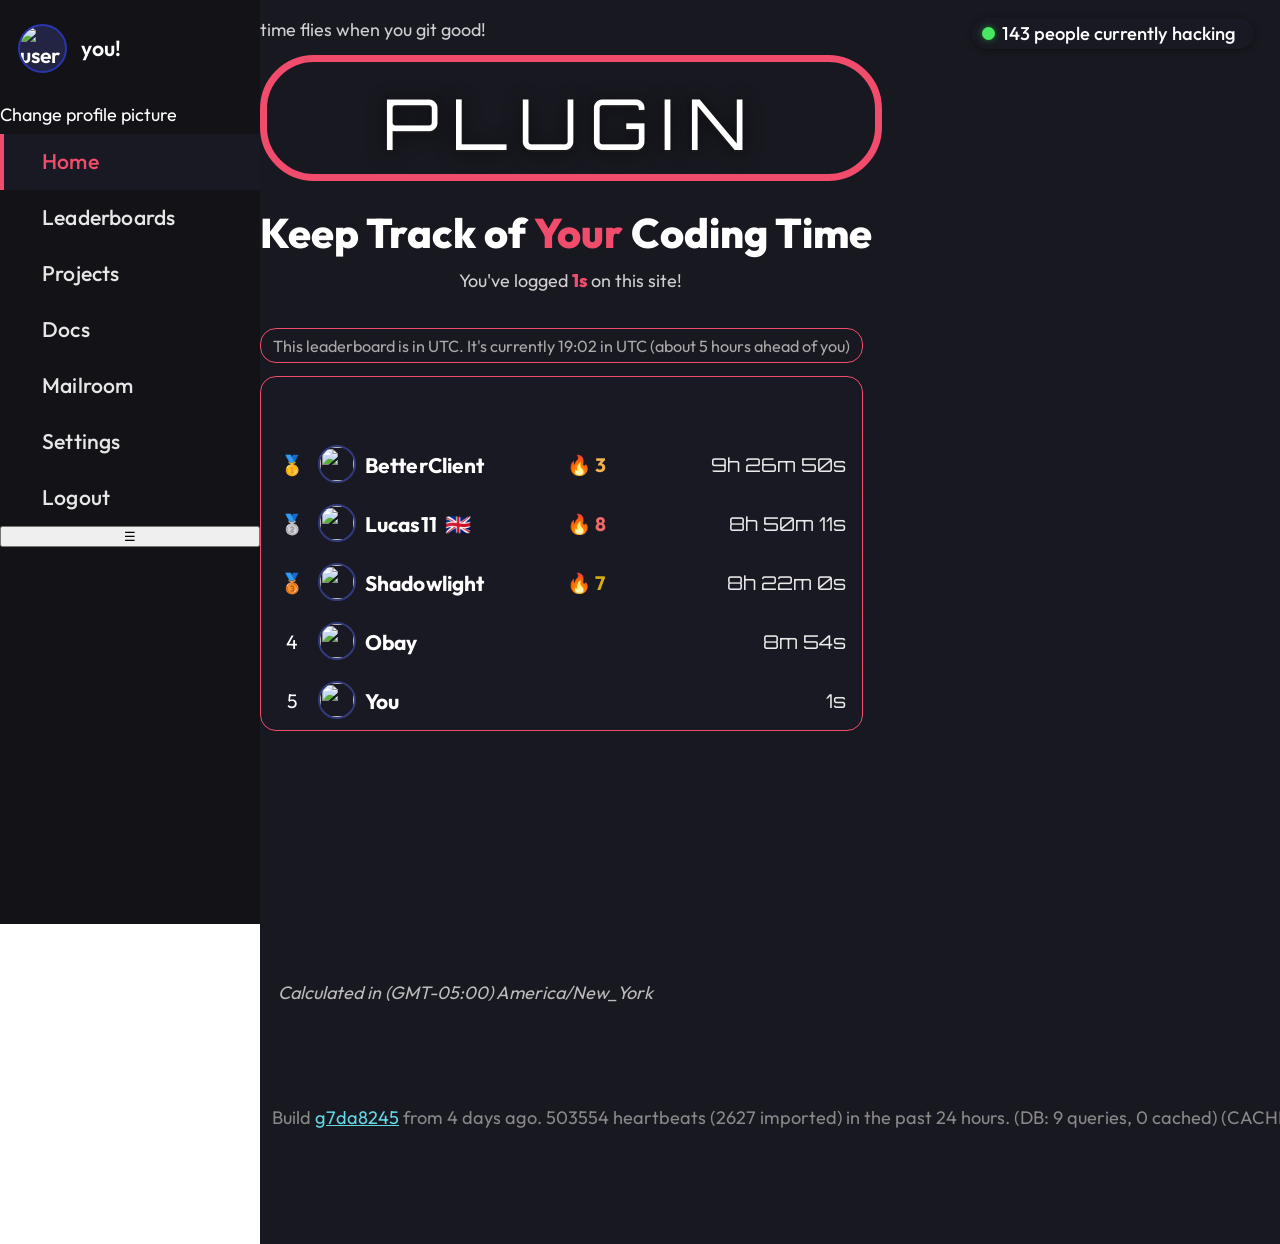
==== index.html @ 56da2660 "Initial commit" ====
<!DOCTYPE html>
<html lang="en">
<head>
  <meta charset="UTF-8" />
  <title>PLUGIN</title>
  <meta name="viewport" content="width=device-width, initial-scale=1" />
  <meta name="description" content="A Hack Club YSWS about making Hackatime plugins" />
  <link href="https://fonts.googleapis.com/css2?family=Outfit:wght@400;600;800&family=Orbitron:wght@700&display=swap" rel="stylesheet">
  <link href="styles.css" rel="stylesheet" />
</head>
<body>
  <div class="sidebar" id="sidebar">
    <div class="profile">
      <img id="my-avatar" src="https://api.dicebear.com/7.x/identicon/svg?seed=pianoman0" alt="user" />
      <span>you!</span>
    </div>
    <label class="avatar-picker-label" for="avatar-picker">Change profile picture
      <input type="file" accept="image/*" id="avatar-picker" style="display:none" />
    </label>
    <nav>
      <ul>
        <li class="active">Home</li>
        <li>Leaderboards</li>
        <li>Projects</li>
        <li>Docs</li>
        <li>Mailroom</li>
        <li>Settings</li>
        <li>Logout</li>
      </ul>
    </nav>
    <button id="sidebar-toggle" class="sidebar-toggle" aria-label="Toggle navigation">&#9776;</button>
  </div>
  <div class="content" id="maincontent">
    <div class="user-count">
      <span class="online-dot"></span>
      143 people currently hacking
    </div>

    <section class="row flex gap-xl" style="margin-bottom:32px;">
      <div class="column flex-vertical">
        <p class="subtle text-s mb-2">time flies when you git good!</p>
        <div class="digital-frame">
          <div class="digital-clock">PLUGIN</div>
        </div>
        <h1 class="main-title">Keep Track of <span class="highlight">Your</span> Coding Time</h1>
        <p class="desc"></p>
        <div class="infobar">
          <span class="tiny">This leaderboard is in UTC. It's currently <span id="ct-utc">19:02</span> in UTC (about 5 hours ahead of you)</span>
        </div>
        <div class="leaderboard"></div>
      </div>

    </section>


    <section class="row">
      <div class="contrib">
        <div class="contrib-grid" id="contrib-grid"></div>
        <div class="contrib-label">Calculated in (GMT-05:00) America/New_York</div>
      </div>
    </section>

    <section class="row">
      <div class="bottom-meta">
        Build <a href="#">g7da8245</a> from 4 days ago.
        503554 heartbeats (2627 imported) in the past 24 hours.
        (DB: 9 queries, 0 cached) (CACHE: 8 hits, 0 misses) (8.6 req/sec)
      </div>
    </section>
  </div>
  <script src="https://cdn.jsdelivr.net/npm/chart.js"></script>
  <script src="app.js"></script>
</body>
</html>
---- styles.css ----
/* Reset & base */
html, body {
  height: 100%;
  margin: 0;
  background: s#181820;
  color: #fff;
  font-family: 'Outfit', 'Arial', sans-serif;
  font-size: 18px;
}
body { margin: 0; min-width: 1580px; }

a { color: #65d8e6; text-decoration: underline; }
ul { list-style: none; padding: 0; margin: 0; }
b, .highlight { color: #f14c6c; font-weight: 800; }
.subtle { color: #cfcfd1; }
.text-s { font-size: 1rem; }
.mb-2 { margin-bottom: 0.8em; }
.gap-xl { gap: 2.5rem; }
.gap-m { gap: 1.5rem; }
.tiny { font-size: 0.9rem; color: #aaa; }

/* Layout */
.sidebar {
  width: 260px;
  background: #121217;
  height: 100vh;
  position: fixed;
  top: 0; left: 0;
  display: flex;
  flex-direction: column;
  padding-top: 24px;
  z-index: 10;
}
.profile {
  display: flex;
  align-items: center;
  margin-bottom: 30px;
  gap: 14px;
  padding-left: 18px;
  font-size: 1.18em;
  font-weight: 600;
  color: #fff;
}
.profile img {
  width: 45px; height: 45px; border-radius: 50%; border: 2px solid #2936ae;
  background: #232343; 
  object-fit: cover;
}
.profile .faded {
  color: #7c7c8b; font-weight: 400;
}

.sidebar nav ul {
  padding-top: 8px;
}
.sidebar nav ul li {
  line-height: 56px;
  padding-left: 38px;
  border-left: 4px solid transparent;
  font-size: 1.18em;
  color: #e6e6e6;
  cursor: pointer;
  transition: color 0.2s, border-color 0.2s;
  font-weight: 500;
  letter-spacing: 0.01em;
}
.sidebar nav ul li.active,
.sidebar nav ul li:hover {
  color: #f14c6c;
  border-left: 4px solid #f14c6c;
  background: #191923;
}
.sidebar nav ul li:not(.active):hover {
  color: #fff;
}
.content {
  margin-left: 260px;
  padding: 0 0 50px 0;
  min-height: 100vh;
  background: #181820;
  position: relative;
}
.user-count {
  position: fixed;
  top: 18px;
  right: 26px;
  background: #191923;
  color: #fff;
  font-size: 1.02em;
  border-radius: 20px;
  padding: 4px 18px 4px 10px;
  font-weight: 500;
  box-shadow: 0 1px 6px #0006;
  z-index: 20;
  display: flex; align-items: center;
}
.online-dot {
  width: 13px; height: 13px;
  background: #47e963;
  border-radius: 50%;
  display: inline-block;
  margin-right: 7px;
  box-shadow: 0 0 6px #28d64690;
}

.flex, .row {
  display: flex;
}
.flex-vertical, .column {
  flex-direction: column;
  width: 620px;
}
.flex-1 { flex: 1; }
.flex-col { display: flex; flex-direction: column; }

/* Top Digital Clock Banner */
.digital-frame {
  border: 7px solid #f14c6c;
  border-radius: 54px;
  margin: 10px 0 26px 0;
  width: 98%;
  padding: 17px 0 7px 0;
  text-align: center;
}
.digital-clock {
  font-family: 'Orbitron', 'Audiowide', 'Outfit', monospace;
  font-size: 3.9em;
  color: #fff;
  letter-spacing: 0.18em;
  text-shadow: 0 2px 18px #000b, 0 2px 1px #222;
  user-select: none;
}

/* Titles and Sections */
.main-title {
  font-size: 2.3em;
  font-weight: 800;
  margin: 0 0 10px 0;
}
.desc {
  color: #cfcfd1;
  margin-top: 6px;
}
.infobar {
  border: 1px solid #f14c6c;
  border-radius: 16px;
  padding: 5px 12px;
  margin: 18px 0 13px 0;
  display: inline-block;
}

/* Leaderboard */
.leaderboard {
  border: 1px solid #f14c6c;
  border-radius: 16px;
  background: #191923;
  width: 97%;
  margin-bottom: 20px;
}
.leaderboard .row {
  display: flex;
  align-items: center;
  height: 58px;
  font-size: 1.08em;
  font-family: 'Outfit','Arial',sans-serif;
  border-bottom: 1px solid #181820;
}
.leaderboard .row:last-child {
  border-bottom: none;
}
.board-entry {
  padding: 0 8px;
}
.medal, .position {
  flex-basis: 46px;
  text-align: center;
}
.avatar {
  flex-basis: 44px;
  text-align: center;
}
.avatar img {
  width: 34px; height: 34px; border-radius: 50%; border: 2px solid #313a7d;
}
.name {
  flex-basis: 180px;
  padding-left: 6px;
  font-weight: 700;
  font-size: 1.08em;
  letter-spacing: .005em;
}
.flames {
  flex-basis: 82px;
  font-weight: 700;
  color: #f1b34c;
  text-align: center;
}
.flames.danger { color: #f16a6a; }
.flames.warn { color: #d6ae13; }
.time {
  flex: 1;
  text-align: right;
  font-family: 'Orbitron','Outfit',monospace;
  font-size: 0.98em;
  color: #eaeaea;
  padding-right: 8px;
}
.flag {
  font-size: 1em;
  margin-left: 4px;
}

/* Cards for charts */
.card {
  background: #191923;
  border-radius: 18px;
  padding: 24px 18px;
  box-shadow: 0 2px 12px #10101450;
  margin-bottom: 26px;
  min-width: 350px;
}
.card-title {
  font-weight: 800;
  font-size: 1.15em;
  margin-bottom: 0.7em;
  letter-spacing: 0.01em;
}
.barchart-card, .piechart-card {
  min-height: 320px;
  height: 366px;
  max-width: 660px;
}

.barchart-card canvas,
.piechart-card canvas {
  margin: 0 auto;
  display: block;
}

/* Chart Legends */
.legend {
  margin-top: 14px;
}
.legend li {
  display: flex;
  align-items: center;
  font-size: 1em;
  margin-bottom: 3px;
  gap: 8px;
}
.legend-color {
  display: inline-block;
  width: 17px;
  height: 17px;
  border-radius: 4px;
  margin-right: 5px;
  border: 1.2px solid #15151d;
}

section.row {
  margin: 0 0 37px 0;
  width: 100%;
  display: flex;
  gap: 48px;
  flex-direction: row;
}

/* Contribution Grid Clone */
.contrib {
  margin-top: 40px;
  padding-left: 18px;
}
.contrib-grid {
  display: grid;
  grid-template-columns: repeat(37, 19px);
  grid-template-rows: repeat(7, 19px);
  gap: 2.7px;
  margin-bottom: 8px;
}
.contrib-cell {
  width: 17px;
  height: 17px;
  border-radius: 3.5px;
  background: #2a2a33;
  display: inline-block;
  box-sizing: border-box;
  border: 1.2px solid #191923;
  transition: background 0.2s;
}
.contrib-cell.level-1 { background: #4eb154; }
.contrib-cell.level-2 { background: #37d54b; }
.contrib-cell.level-3 { background: #167f23; }
.contrib-cell.level-4 { background: #a6f986; }
.contrib-label {
  color: #bbb;
  font-size: 1em;
  margin-top: 3px;
  margin-bottom: 37px;
  font-style: italic;
}

/* Meta, footer */
.bottom-meta {
  color: #888;
  font-size: 1.01em;
  margin: 28px 12px;
}

/* Responsive/scrollbar for charts/tables (simple) */
::-webkit-scrollbar { width: 6px; }
::-webkit-scrollbar-thumb { background: #212121; }

/* Remove tap highlight on mobile */
* { -webkit-tap-highlight-color: transparent; }
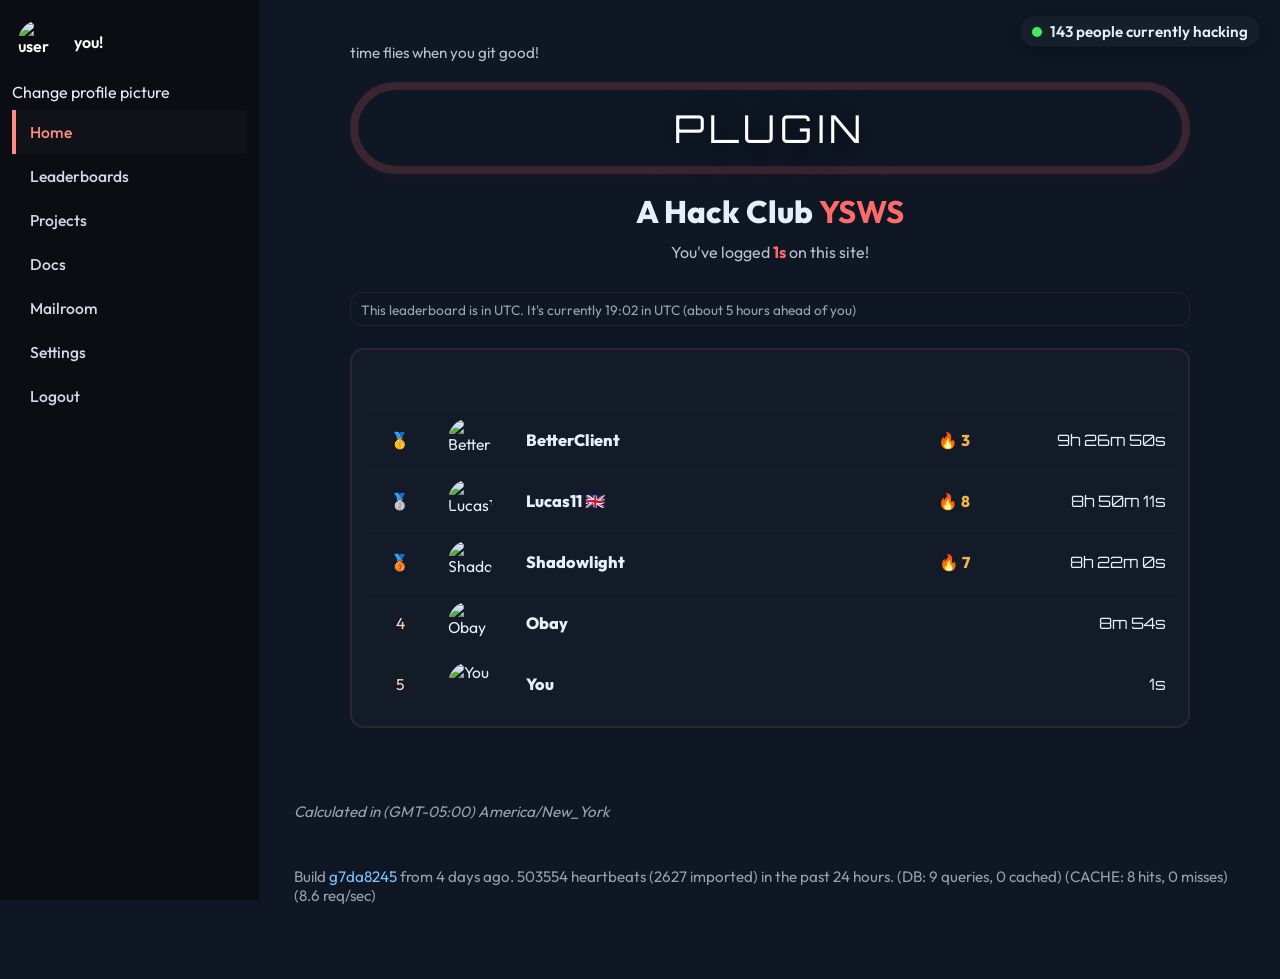
==== commit 1c19330a: "Fix bugs or smth" ====
--- a/index.html
+++ b/index.html
@@ -5,6 +5,8 @@
   <title>PLUGIN</title>
   <meta name="viewport" content="width=device-width, initial-scale=1" />
   <meta name="description" content="A Hack Club YSWS about making Hackatime plugins" />
+  <meta name="author" content="PianoMan0" />
+  <meta name="keywords" content="hack club, ysws, hackatime, plugins, coding" />
   <link href="https://fonts.googleapis.com/css2?family=Outfit:wght@400;600;800&family=Orbitron:wght@700&display=swap" rel="stylesheet">
   <link href="styles.css" rel="stylesheet" />
 </head>
@@ -28,7 +30,6 @@
         <li>Logout</li>
       </ul>
     </nav>
-    <button id="sidebar-toggle" class="sidebar-toggle" aria-label="Toggle navigation">&#9776;</button>
   </div>
   <div class="content" id="maincontent">
     <div class="user-count">
@@ -42,7 +43,7 @@
         <div class="digital-frame">
           <div class="digital-clock">PLUGIN</div>
         </div>
-        <h1 class="main-title">Keep Track of <span class="highlight">Your</span> Coding Time</h1>
+        <center><h1 class="main-title">A Hack Club <span class="highlight">YSWS</span></h1></center>
         <p class="desc"></p>
         <div class="infobar">
           <span class="tiny">This leaderboard is in UTC. It's currently <span id="ct-utc">19:02</span> in UTC (about 5 hours ahead of you)</span>
--- a/styles.css
+++ b/styles.css
@@ -1,314 +1,196 @@
 /* Reset & base */
+* { box-sizing: border-box; }
 html, body {
   height: 100%;
   margin: 0;
-  background: s#181820;
-  color: #fff;
-  font-family: 'Outfit', 'Arial', sans-serif;
-  font-size: 18px;
+  background: #0f1724;
+  color: #e6eef8;
+  font-family: 'Outfit', system-ui, -apple-system, 'Segoe UI', Roboto, 'Helvetica Neue', Arial, sans-serif;
+  font-size: 16px;
+  -webkit-font-smoothing: antialiased;
+  -moz-osx-font-smoothing: grayscale;
 }
-body { margin: 0; min-width: 1580px; }
 
-a { color: #65d8e6; text-decoration: underline; }
+a { color: #7cc3ff; text-decoration: none; }
+a:hover { text-decoration: underline; }
 ul { list-style: none; padding: 0; margin: 0; }
-b, .highlight { color: #f14c6c; font-weight: 800; }
-.subtle { color: #cfcfd1; }
-.text-s { font-size: 1rem; }
-.mb-2 { margin-bottom: 0.8em; }
-.gap-xl { gap: 2.5rem; }
-.gap-m { gap: 1.5rem; }
-.tiny { font-size: 0.9rem; color: #aaa; }
+b, .highlight { color: #ff6b6b; font-weight: 700; }
+.subtle { color: #b8c1cc; }
+.text-s { font-size: 0.95rem; }
+.mb-2 { margin-bottom: 0.6rem; }
+.gap-xl { gap: 1.75rem; }
+.gap-m { gap: 1rem; }
+.tiny { font-size: 0.85rem; color: #9aa4b2; }
 
 /* Layout */
+:root { --sidebar-width: 260px; --content-pad: 28px; }
 .sidebar {
-  width: 260px;
-  background: #121217;
+  width: var(--sidebar-width);
+  background: #0b0d12;
   height: 100vh;
   position: fixed;
   top: 0; left: 0;
   display: flex;
   flex-direction: column;
-  padding-top: 24px;
+  padding: 20px 12px;
   z-index: 10;
+  border-right: 1px solid rgba(255,255,255,0.02);
 }
 .profile {
   display: flex;
   align-items: center;
-  margin-bottom: 30px;
-  gap: 14px;
-  padding-left: 18px;
-  font-size: 1.18em;
+  margin-bottom: 18px;
+  gap: 12px;
+  padding-left: 6px;
+  font-size: 1rem;
   font-weight: 600;
   color: #fff;
 }
-.profile img {
-  width: 45px; height: 45px; border-radius: 50%; border: 2px solid #2936ae;
-  background: #232343; 
-  object-fit: cover;
+.profile img { width: 44px; height: 44px; border-radius: 50%; object-fit: cover; }
+
+.sidebar nav ul { padding-top: 8px; }
+.sidebar nav ul li {
+  line-height: 44px;
+  padding-left: 14px;
+  border-left: 4px solid transparent;
+  font-size: 0.98rem;
+  color: #cfd8e3;
+  cursor: pointer;
+  transition: color 0.12s, border-color 0.12s, background 0.12s;
+  font-weight: 500;
 }
-.profile .faded {
-  color: #7c7c8b; font-weight: 400;
+.sidebar nav ul li.active, .sidebar nav ul li:hover {
+  color: #ff8b88;
+  border-left: 4px solid #ff8b88;
+  background: rgba(255,255,255,0.02);
 }
 
-.sidebar nav ul {
-  padding-top: 8px;
-}
-.sidebar nav ul li {
-  line-height: 56px;
-  padding-left: 38px;
-  border-left: 4px solid transparent;
-  font-size: 1.18em;
-  color: #e6e6e6;
-  cursor: pointer;
-  transition: color 0.2s, border-color 0.2s;
-  font-weight: 500;
-  letter-spacing: 0.01em;
-}
-.sidebar nav ul li.active,
-.sidebar nav ul li:hover {
-  color: #f14c6c;
-  border-left: 4px solid #f14c6c;
-  background: #191923;
-}
-.sidebar nav ul li:not(.active):hover {
-  color: #fff;
-}
 .content {
-  margin-left: 260px;
-  padding: 0 0 50px 0;
+  margin-left: var(--sidebar-width);
+  padding: var(--content-pad);
   min-height: 100vh;
-  background: #181820;
+  background: transparent;
   position: relative;
 }
-.user-count {
-  position: fixed;
-  top: 18px;
-  right: 26px;
-  background: #191923;
-  color: #fff;
-  font-size: 1.02em;
-  border-radius: 20px;
-  padding: 4px 18px 4px 10px;
-  font-weight: 500;
-  box-shadow: 0 1px 6px #0006;
-  z-index: 20;
-  display: flex; align-items: center;
-}
-.online-dot {
-  width: 13px; height: 13px;
-  background: #47e963;
-  border-radius: 50%;
-  display: inline-block;
-  margin-right: 7px;
-  box-shadow: 0 0 6px #28d64690;
-}
+.user-count { position: fixed; top: 16px; right: 20px; background: rgba(255,255,255,0.03); color: #e6eef8; font-size: 0.95rem; border-radius: 999px; padding: 6px 12px; font-weight: 600; box-shadow: 0 4px 18px rgba(2,6,23,0.45); z-index: 20; display:flex; align-items:center }
+.online-dot { width:10px; height:10px; background:#47e963; border-radius:50%; display:inline-block; margin-right:8px; box-shadow:0 0 8px rgba(71,233,99,0.12) }
 
-.flex, .row {
-  display: flex;
-}
-.flex-vertical, .column {
-  flex-direction: column;
-  width: 620px;
-}
-.flex-1 { flex: 1; }
-.flex-col { display: flex; flex-direction: column; }
+.flex, .row { display:flex; }
+.flex-vertical, .column { display:flex; flex-direction:column; max-width: 840px; margin: 0 auto; width: 100%; }
+.flex-1 { flex:1 }
 
 /* Top Digital Clock Banner */
-.digital-frame {
-  border: 7px solid #f14c6c;
-  border-radius: 54px;
-  margin: 10px 0 26px 0;
-  width: 98%;
-  padding: 17px 0 7px 0;
-  text-align: center;
-}
-.digital-clock {
-  font-family: 'Orbitron', 'Audiowide', 'Outfit', monospace;
-  font-size: 3.9em;
-  color: #fff;
-  letter-spacing: 0.18em;
-  text-shadow: 0 2px 18px #000b, 0 2px 1px #222;
-  user-select: none;
-}
+.digital-frame { border: 8px solid rgba(255,107,107,0.18); border-radius: 48px; margin: 10px 0 14px; width: 100%; padding: 14px 0; text-align:center; box-shadow: 0 8px 30px rgba(255,40,70,0.04) }
+.digital-clock { font-family: 'Orbitron', monospace; font-size: 2.4rem; color: #fff; letter-spacing: 0.12em; text-shadow: 0 6px 30px rgba(0,0,0,0.65); user-select:none }
 
 /* Titles and Sections */
-.main-title {
-  font-size: 2.3em;
-  font-weight: 800;
-  margin: 0 0 10px 0;
-}
-.desc {
-  color: #cfcfd1;
-  margin-top: 6px;
-}
-.infobar {
-  border: 1px solid #f14c6c;
-  border-radius: 16px;
-  padding: 5px 12px;
-  margin: 18px 0 13px 0;
-  display: inline-block;
-}
+.main-title { font-size: 1.95rem; line-height:1.02; font-weight: 800; margin: 8px 0 6px; max-width: 1100px }
+.desc { color: #b8c1cc; margin-top: 8px }
+.infobar { border: 1px solid rgba(255,107,107,0.12); border-radius: 12px; padding: 6px 10px; margin: 14px 0; display:inline-block; color: #dfe9f6 }
 
 /* Leaderboard */
-.leaderboard {
-  border: 1px solid #f14c6c;
-  border-radius: 16px;
-  background: #191923;
-  width: 97%;
-  margin-bottom: 20px;
-}
-.leaderboard .row {
-  display: flex;
-  align-items: center;
-  height: 58px;
-  font-size: 1.08em;
-  font-family: 'Outfit','Arial',sans-serif;
-  border-bottom: 1px solid #181820;
-}
-.leaderboard .row:last-child {
-  border-bottom: none;
-}
-.board-entry {
-  padding: 0 8px;
-}
-.medal, .position {
-  flex-basis: 46px;
-  text-align: center;
-}
-.avatar {
-  flex-basis: 44px;
-  text-align: center;
-}
-.avatar img {
-  width: 34px; height: 34px; border-radius: 50%; border: 2px solid #313a7d;
-}
-.name {
-  flex-basis: 180px;
-  padding-left: 6px;
-  font-weight: 700;
-  font-size: 1.08em;
-  letter-spacing: .005em;
-}
-.flames {
-  flex-basis: 82px;
-  font-weight: 700;
-  color: #f1b34c;
-  text-align: center;
-}
-.flames.danger { color: #f16a6a; }
-.flames.warn { color: #d6ae13; }
-.time {
-  flex: 1;
-  text-align: right;
-  font-family: 'Orbitron','Outfit',monospace;
-  font-size: 0.98em;
-  color: #eaeaea;
-  padding-right: 8px;
-}
-.flag {
-  font-size: 1em;
-  margin-left: 4px;
+.leaderboard { border-radius: 14px; background: rgba(255,255,255,0.02); padding: 12px; margin: 8px 0 14px; border: 2px solid rgba(255,107,107,0.12); max-width: 100%; width: 100%; overflow: hidden }
+.leaderboard .row { display:flex; align-items:center; justify-content:flex-start; min-height:48px; font-size: 0.98rem; border-bottom: 1px solid rgba(255,255,255,0.02); padding: 8px 10px; gap: 12px }
+.leaderboard .row:last-child { border-bottom: none }
+.board-entry { padding: 0 10px }
+.medal, .position { width: 52px; text-align:center; color: #ffd9b8; flex: 0 0 52px }
+.avatar { width: 64px; display:flex; align-items:center; justify-content:center; flex: 0 0 64px }
+.avatar img { width: 44px; height: 44px; border-radius:50%; object-fit:cover; cursor: pointer; transition: transform 0.14s ease, box-shadow 0.14s ease }
+.avatar img:hover { transform: scale(1.08); box-shadow: 0 8px 26px rgba(0,0,0,0.6) }
+.name { flex: 1 1 auto; padding-left: 12px; font-weight:800; font-size:1.02rem; min-width: 0 }
+.flames { width: 120px; text-align:center; font-weight:800; color:#f1b34c; flex: 0 0 120px }
+.time { width: 140px; text-align:right; font-family: 'Orbitron', monospace; font-size:0.98rem; color:#e6eef8; flex: 0 0 140px }
+
+/* Prevent content from creating horizontal scroll on large screens */
+.content { overflow-x: hidden }
+
+/* Expanded Stats Panel (new) */
+.stats-panel { display:flex; gap: 18px; margin: 6px 0 18px; align-items:stretch; max-width: 1200px; width: calc(100% - 40px) }
+.stat { background: rgba(255,255,255,0.02); border-radius: 12px; padding: 12px 14px; flex:1; display:flex; flex-direction:column; justify-content:center; min-height:80px; box-shadow: 0 6px 18px rgba(2,6,23,0.45) }
+.stat .value { font-family: 'Orbitron', monospace; font-size:1.35rem; font-weight:800; color:#fff }
+.stat .label { color: #9fb0c6; font-size:0.92rem; margin-top:6px }
+.stat--highlight { border: 1px solid rgba(241,179,76,0.12); background: linear-gradient(180deg, rgba(255,255,255,0.02), rgba(255,255,255,0.015)) }
+
+/* Tighten up section rows to avoid large blank spaces */
+section.row { margin: 0 0 18px 0; width:100%; display:flex; gap: 20px; flex-direction: row }
+
+/* Responsive tweaks for larger mobile and tablet */
+@media (max-width: 980px) {
+  .leaderboard { max-width: 100%; padding: 10px }
+  .leaderboard .row { padding: 8px }
+  .stats-panel { flex-direction: column }
+  .stat { min-height:64px }
 }
 
 /* Cards for charts */
-.card {
-  background: #191923;
-  border-radius: 18px;
-  padding: 24px 18px;
-  box-shadow: 0 2px 12px #10101450;
-  margin-bottom: 26px;
-  min-width: 350px;
-}
-.card-title {
-  font-weight: 800;
-  font-size: 1.15em;
-  margin-bottom: 0.7em;
-  letter-spacing: 0.01em;
-}
-.barchart-card, .piechart-card {
-  min-height: 320px;
-  height: 366px;
-  max-width: 660px;
+.card { background: rgba(255,255,255,0.02); border-radius:12px; padding: 18px; box-shadow: 0 6px 20px rgba(2,6,23,0.5); margin-bottom: 18px }
+.card-title { font-weight:700; font-size:1.04rem; margin-bottom: 8px }
+.barchart-card, .piechart-card { min-height: 220px; max-width: 100%; }
+.barchart-card canvas, .piechart-card canvas { display:block; max-width:100%; height:auto }
+
+.legend { margin-top: 12px }
+.legend li { display:flex; align-items:center; gap:8px; margin-bottom:6px; font-size:0.95rem }
+.legend-color { width:14px; height:14px; border-radius:4px; border: 1px solid rgba(0,0,0,0.25) }
+
+section.row { margin: 0 0 28px 0; width:100%; display:flex; gap: 28px; flex-direction: row }
+
+/* Contribution Grid */
+.contrib { margin-top: 20px; padding-left: 6px }
+.contrib-grid { display:grid; grid-template-columns: repeat(37, 14px); grid-auto-rows: 14px; gap: 3px; margin-bottom: 8px }
+.contrib-cell { width: 14px; height: 14px; border-radius: 3px; background: #1e2228; border: 1px solid rgba(0,0,0,0.25); transition: background 0.18s }
+.contrib-cell.level-1 { background: #356a3f }
+.contrib-cell.level-2 { background: #2ca34a }
+.contrib-cell.level-3 { background: #1d7a2b }
+.contrib-cell.level-4 { background: #9be87b }
+.contrib-label { color: #98a3b0; font-size:0.95rem; margin-top:8px; font-style:italic }
+
+/* Meta, footer */
+.bottom-meta { color: #94a0ad; font-size: 0.95rem; margin: 18px 6px }
+
+/* Scrollbars */
+::-webkit-scrollbar { width: 8px }
+::-webkit-scrollbar-thumb { background: rgba(255,255,255,0.04); border-radius: 6px }
+
+/* Mobile / narrow layouts */
+@media (max-width: 980px) {
+  :root { --sidebar-width: 72px; --content-pad: 16px }
+  .sidebar { width: var(--sidebar-width); padding: 12px }
+  .sidebar nav ul li { padding-left: 10px; font-size: 0.9rem }
+  .content { margin-left: var(--sidebar-width); padding: var(--content-pad) }
+  .column { max-width: 100%; }
+  .digital-clock { font-size: 1.8rem }
+  section.row { flex-direction: column; gap: 14px }
 }
 
-.barchart-card canvas,
-.piechart-card canvas {
-  margin: 0 auto;
-  display: block;
+@media (max-width: 520px) {
+  .main-title { font-size: 1.2rem }
+  .digital-clock { font-size: 1.5rem }
+  .contrib-grid { grid-template-columns: repeat(20, 12px); grid-auto-rows: 12px }
 }
 
-/* Chart Legends */
-.legend {
-  margin-top: 14px;
-}
-.legend li {
-  display: flex;
-  align-items: center;
-  font-size: 1em;
-  margin-bottom: 3px;
-  gap: 8px;
-}
-.legend-color {
-  display: inline-block;
-  width: 17px;
-  height: 17px;
-  border-radius: 4px;
-  margin-right: 5px;
-  border: 1.2px solid #15151d;
-}
-
-section.row {
-  margin: 0 0 37px 0;
-  width: 100%;
-  display: flex;
-  gap: 48px;
-  flex-direction: row;
-}
-
-/* Contribution Grid Clone */
-.contrib {
-  margin-top: 40px;
-  padding-left: 18px;
-}
-.contrib-grid {
-  display: grid;
-  grid-template-columns: repeat(37, 19px);
-  grid-template-rows: repeat(7, 19px);
-  gap: 2.7px;
-  margin-bottom: 8px;
-}
-.contrib-cell {
-  width: 17px;
-  height: 17px;
-  border-radius: 3.5px;
-  background: #2a2a33;
-  display: inline-block;
-  box-sizing: border-box;
-  border: 1.2px solid #191923;
-  transition: background 0.2s;
-}
-.contrib-cell.level-1 { background: #4eb154; }
-.contrib-cell.level-2 { background: #37d54b; }
-.contrib-cell.level-3 { background: #167f23; }
-.contrib-cell.level-4 { background: #a6f986; }
-.contrib-label {
-  color: #bbb;
-  font-size: 1em;
-  margin-top: 3px;
-  margin-bottom: 37px;
-  font-style: italic;
-}
-
-/* Meta, footer */
-.bottom-meta {
-  color: #888;
-  font-size: 1.01em;
-  margin: 28px 12px;
-}
-
-/* Responsive/scrollbar for charts/tables (simple) */
-::-webkit-scrollbar { width: 6px; }
-::-webkit-scrollbar-thumb { background: #212121; }
-
-/* Remove tap highlight on mobile */
-* { -webkit-tap-highlight-color: transparent; }+/* Convert left sidebar to a top bar on very small screens */
+@media (max-width: 640px) {
+  .sidebar {
+    position: relative;
+    width: 100%;
+    height: auto;
+    display: flex;
+    flex-direction: row;
+    align-items: center;
+    padding: 10px 12px;
+    border-right: none;
+    border-bottom: 1px solid rgba(255,255,255,0.02);
+  }
+  .sidebar .profile { margin-bottom: 0; padding-right: 12px }
+  .sidebar nav { flex: 1 }
+  .sidebar nav ul { display: flex; gap: 10px; align-items: center }
+  .sidebar nav ul li { line-height: 36px; padding-left: 6px; border-left: none; border-radius: 8px; padding: 6px 8px }
+  .sidebar nav ul li.active { background: rgba(255,107,107,0.06); border-left: none }
+  .content { margin-left: 0; padding: 14px }
+  .user-count { display: none }
+  .digital-frame { margin-top: 8px }
+  .main-title { font-size: 1.25rem }
+  .leaderboard { padding: 8px }
+  .leaderboard .row { flex-direction: column; align-items: flex-start; gap: 6px }
+  .time { align-self: flex-end }
+}
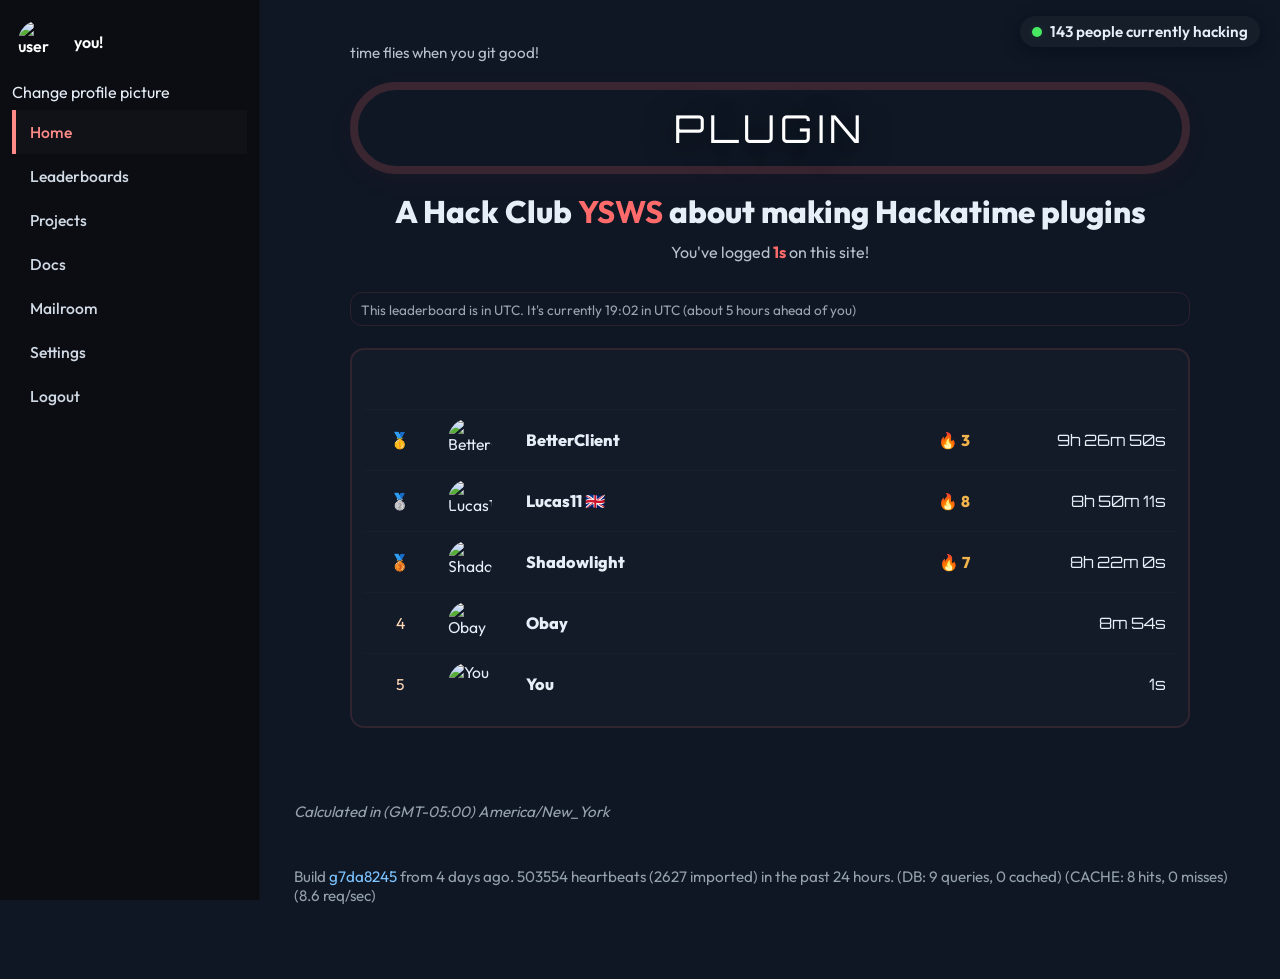
==== commit e6df47f5: "Add a description of the YSWS" ====
--- a/index.html
+++ b/index.html
@@ -43,7 +43,7 @@
         <div class="digital-frame">
           <div class="digital-clock">PLUGIN</div>
         </div>
-        <center><h1 class="main-title">A Hack Club <span class="highlight">YSWS</span></h1></center>
+        <center><h1 class="main-title">A Hack Club <span class="highlight">YSWS</span> about making Hackatime plugins</h1></center>
         <p class="desc"></p>
         <div class="infobar">
           <span class="tiny">This leaderboard is in UTC. It's currently <span id="ct-utc">19:02</span> in UTC (about 5 hours ahead of you)</span>
@@ -65,7 +65,7 @@
       <div class="bottom-meta">
         Build <a href="#">g7da8245</a> from 4 days ago.
         503554 heartbeats (2627 imported) in the past 24 hours.
-        (DB: 9 queries, 0 cached) (CACHE: 8 hits, 0 misses) (8.6 req/sec)
+        (DB: 9 queries, 0 cached) (CACHE: 8 hits, 0 misses) (8.6 req/sec) 
       </div>
     </section>
   </div>
--- a/styles.css
+++ b/styles.css
@@ -101,10 +101,9 @@
 .flames { width: 120px; text-align:center; font-weight:800; color:#f1b34c; flex: 0 0 120px }
 .time { width: 140px; text-align:right; font-family: 'Orbitron', monospace; font-size:0.98rem; color:#e6eef8; flex: 0 0 140px }
 
-/* Prevent content from creating horizontal scroll on large screens */
 .content { overflow-x: hidden }
 
-/* Expanded Stats Panel (new) */
+/* Expanded Stats Panel */
 .stats-panel { display:flex; gap: 18px; margin: 6px 0 18px; align-items:stretch; max-width: 1200px; width: calc(100% - 40px) }
 .stat { background: rgba(255,255,255,0.02); border-radius: 12px; padding: 12px 14px; flex:1; display:flex; flex-direction:column; justify-content:center; min-height:80px; box-shadow: 0 6px 18px rgba(2,6,23,0.45) }
 .stat .value { font-family: 'Orbitron', monospace; font-size:1.35rem; font-weight:800; color:#fff }
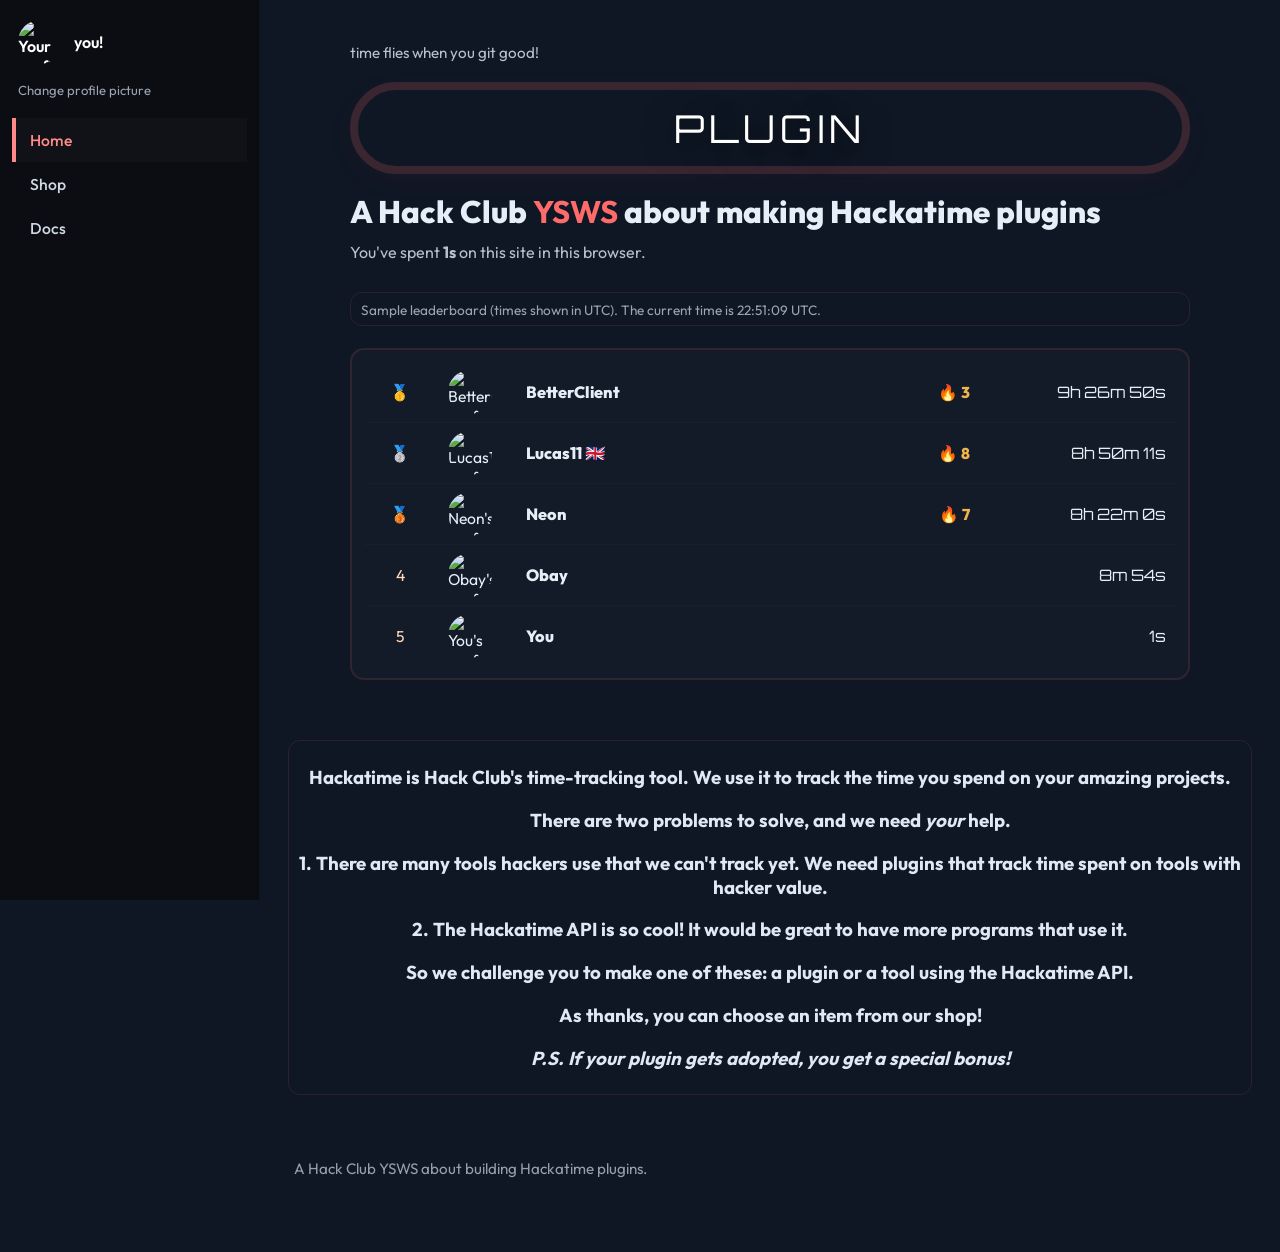
==== commit 44b9a288: "Add shop and docs" ====
--- a/index.html
+++ b/index.html
@@ -13,63 +13,56 @@
 <body>
   <div class="sidebar" id="sidebar">
     <div class="profile">
-      <img id="my-avatar" src="https://api.dicebear.com/7.x/identicon/svg?seed=pianoman0" alt="user" />
+      <img id="my-avatar" src="https://api.dicebear.com/7.x/identicon/svg?seed=pianoman0" alt="Your profile picture" />
       <span>you!</span>
     </div>
     <label class="avatar-picker-label" for="avatar-picker">Change profile picture
-      <input type="file" accept="image/*" id="avatar-picker" style="display:none" />
+      <input type="file" accept="image/png,image/jpeg,image/gif,image/webp,image/avif" id="avatar-picker" />
     </label>
-    <nav>
+    <nav aria-label="Sidebar navigation">
       <ul>
-        <li class="active">Home</li>
-        <li>Leaderboards</li>
-        <li>Projects</li>
-        <li>Docs</li>
-        <li>Mailroom</li>
-        <li>Settings</li>
-        <li>Logout</li>
+        <li class="active"><a href="index.html" aria-current="page">Home</a></li>
+        <li><a href="shop.html">Shop</a></li>
+        <li><a href="docs.html">Docs</a></li>
       </ul>
     </nav>
   </div>
-  <div class="content" id="maincontent">
-    <div class="user-count">
-      <span class="online-dot"></span>
-      143 people currently hacking
-    </div>
-
+  <main class="content" id="maincontent">
     <section class="row flex gap-xl" style="margin-bottom:32px;">
       <div class="column flex-vertical">
         <p class="subtle text-s mb-2">time flies when you git good!</p>
         <div class="digital-frame">
           <div class="digital-clock">PLUGIN</div>
         </div>
-        <center><h1 class="main-title">A Hack Club <span class="highlight">YSWS</span> about making Hackatime plugins</h1></center>
+        <h1 class="main-title">A Hack Club <span class="highlight">YSWS</span> about making Hackatime plugins</h1>
         <p class="desc"></p>
         <div class="infobar">
-          <span class="tiny">This leaderboard is in UTC. It's currently <span id="ct-utc">19:02</span> in UTC (about 5 hours ahead of you)</span>
+          <span class="tiny">Sample leaderboard (times shown in UTC). The current time is <time id="ct-utc"></time> UTC.</span>
         </div>
-        <div class="leaderboard"></div>
+        <div class="leaderboard" role="list" aria-label="Time leaderboard"></div>
       </div>
 
     </section>
 
 
-    <section class="row">
-      <div class="contrib">
-        <div class="contrib-grid" id="contrib-grid"></div>
-        <div class="contrib-label">Calculated in (GMT-05:00) America/New_York</div>
+    <section class="row flex gap-xl" style="margin-bottom:32px;"><center>
+      <div class="infobar">
+        <h3>Hackatime is Hack Club's time-tracking tool. We use it to track the time you spend on your amazing projects.</h3>
+        <h3>There are two problems to solve, and we need <i>your</i> help.</h3>
+        <h3>1. There are many tools hackers use that we can't track yet. We need plugins that track time spent on tools with hacker value.</h3>
+        <h3>2. The Hackatime API is so cool! It would be great to have more programs that use it.</h3>
+        <h3>So we challenge you to make one of these: a plugin or a tool using the Hackatime API.</h3>
+        <h3>As thanks, you can choose an item from our shop!</h3>
+        <h3><i>P.S. If your plugin gets adopted, you get a special bonus!</i></h3>
       </div>
-    </section>
+    </section></center>
 
     <section class="row">
       <div class="bottom-meta">
-        Build <a href="#">g7da8245</a> from 4 days ago.
-        503554 heartbeats (2627 imported) in the past 24 hours.
-        (DB: 9 queries, 0 cached) (CACHE: 8 hits, 0 misses) (8.6 req/sec) 
+        A Hack Club YSWS about building Hackatime plugins.
       </div>
     </section>
-  </div>
-  <script src="https://cdn.jsdelivr.net/npm/chart.js"></script>
+  </main>
   <script src="app.js"></script>
 </body>
 </html>
--- a/styles.css
+++ b/styles.css
@@ -47,6 +47,27 @@
   color: #fff;
 }
 .profile img { width: 44px; height: 44px; border-radius: 50%; object-fit: cover; }
+.avatar-picker-label {
+  position: relative;
+  display: inline-flex;
+  align-items: center;
+  margin: 0 0 12px 6px;
+  color: #9aa4b2;
+  font-size: 0.82rem;
+  cursor: pointer;
+}
+.avatar-picker-label:focus-within {
+  outline: 2px solid #ffaaa5;
+  outline-offset: 3px;
+}
+#avatar-picker {
+  position: absolute;
+  width: 1px;
+  height: 1px;
+  overflow: hidden;
+  clip: rect(0, 0, 0, 0);
+  white-space: nowrap;
+}
 
 .sidebar nav ul { padding-top: 8px; }
 .sidebar nav ul li {
@@ -59,10 +80,29 @@
   transition: color 0.12s, border-color 0.12s, background 0.12s;
   font-weight: 500;
 }
+.sidebar nav ul li a,
+.sidebar nav ul li .nav-button {
+  display: block;
+  width: 100%;
+  padding: 0;
+  border: 0;
+  background: transparent;
+  color: inherit;
+  font: inherit;
+  text-align: left;
+  text-decoration: none;
+}
 .sidebar nav ul li.active, .sidebar nav ul li:hover {
   color: #ff8b88;
   border-left: 4px solid #ff8b88;
   background: rgba(255,255,255,0.02);
+}
+.sidebar nav ul li .nav-button {
+  cursor: pointer;
+}
+
+.nav-button {
+  appearance: none;
 }
 
 .content {
@@ -121,16 +161,6 @@
   .stat { min-height:64px }
 }
 
-/* Cards for charts */
-.card { background: rgba(255,255,255,0.02); border-radius:12px; padding: 18px; box-shadow: 0 6px 20px rgba(2,6,23,0.5); margin-bottom: 18px }
-.card-title { font-weight:700; font-size:1.04rem; margin-bottom: 8px }
-.barchart-card, .piechart-card { min-height: 220px; max-width: 100%; }
-.barchart-card canvas, .piechart-card canvas { display:block; max-width:100%; height:auto }
-
-.legend { margin-top: 12px }
-.legend li { display:flex; align-items:center; gap:8px; margin-bottom:6px; font-size:0.95rem }
-.legend-color { width:14px; height:14px; border-radius:4px; border: 1px solid rgba(0,0,0,0.25) }
-
 section.row { margin: 0 0 28px 0; width:100%; display:flex; gap: 28px; flex-direction: row }
 
 /* Contribution Grid */
@@ -152,7 +182,7 @@
 
 /* Mobile / narrow layouts */
 @media (max-width: 980px) {
-  :root { --sidebar-width: 72px; --content-pad: 16px }
+  :root { --sidebar-width: 190px; --content-pad: 16px }
   .sidebar { width: var(--sidebar-width); padding: 12px }
   .sidebar nav ul li { padding-left: 10px; font-size: 0.9rem }
   .content { margin-left: var(--sidebar-width); padding: var(--content-pad) }
@@ -164,7 +194,8 @@
 @media (max-width: 520px) {
   .main-title { font-size: 1.2rem }
   .digital-clock { font-size: 1.5rem }
-  .contrib-grid { grid-template-columns: repeat(20, 12px); grid-auto-rows: 12px }
+  .contrib-grid { grid-template-columns: repeat(20, 12px); grid-auto-rows: 12px; gap: 2px }
+  .contrib-cell { width: 100%; height: auto; aspect-ratio: 1 }
 }
 
 /* Convert left sidebar to a top bar on very small screens */
@@ -175,14 +206,16 @@
     height: auto;
     display: flex;
     flex-direction: row;
+    flex-wrap: wrap;
     align-items: center;
     padding: 10px 12px;
     border-right: none;
     border-bottom: 1px solid rgba(255,255,255,0.02);
   }
   .sidebar .profile { margin-bottom: 0; padding-right: 12px }
-  .sidebar nav { flex: 1 }
-  .sidebar nav ul { display: flex; gap: 10px; align-items: center }
+  .avatar-picker-label { margin: 0 }
+  .sidebar nav { flex: 1 0 100% }
+  .sidebar nav ul { display: flex; gap: 10px; align-items: center; justify-content: center }
   .sidebar nav ul li { line-height: 36px; padding-left: 6px; border-left: none; border-radius: 8px; padding: 6px 8px }
   .sidebar nav ul li.active { background: rgba(255,107,107,0.06); border-left: none }
   .content { margin-left: 0; padding: 14px }
@@ -190,6 +223,11 @@
   .digital-frame { margin-top: 8px }
   .main-title { font-size: 1.25rem }
   .leaderboard { padding: 8px }
-  .leaderboard .row { flex-direction: column; align-items: flex-start; gap: 6px }
-  .time { align-self: flex-end }
+  .leaderboard .row { align-items: center; gap: 4px; padding: 6px 2px }
+  .medal, .position { width: 28px; flex-basis: 28px }
+  .avatar { width: 38px; flex-basis: 38px }
+  .avatar img { width: 32px; height: 32px }
+  .name { padding-left: 0; font-size: 0.84rem; overflow-wrap: anywhere }
+  .flames { width: auto; flex-basis: auto; font-size: 0.78rem }
+  .time { width: auto; flex-basis: auto; font-size: 0.68rem }
 }
